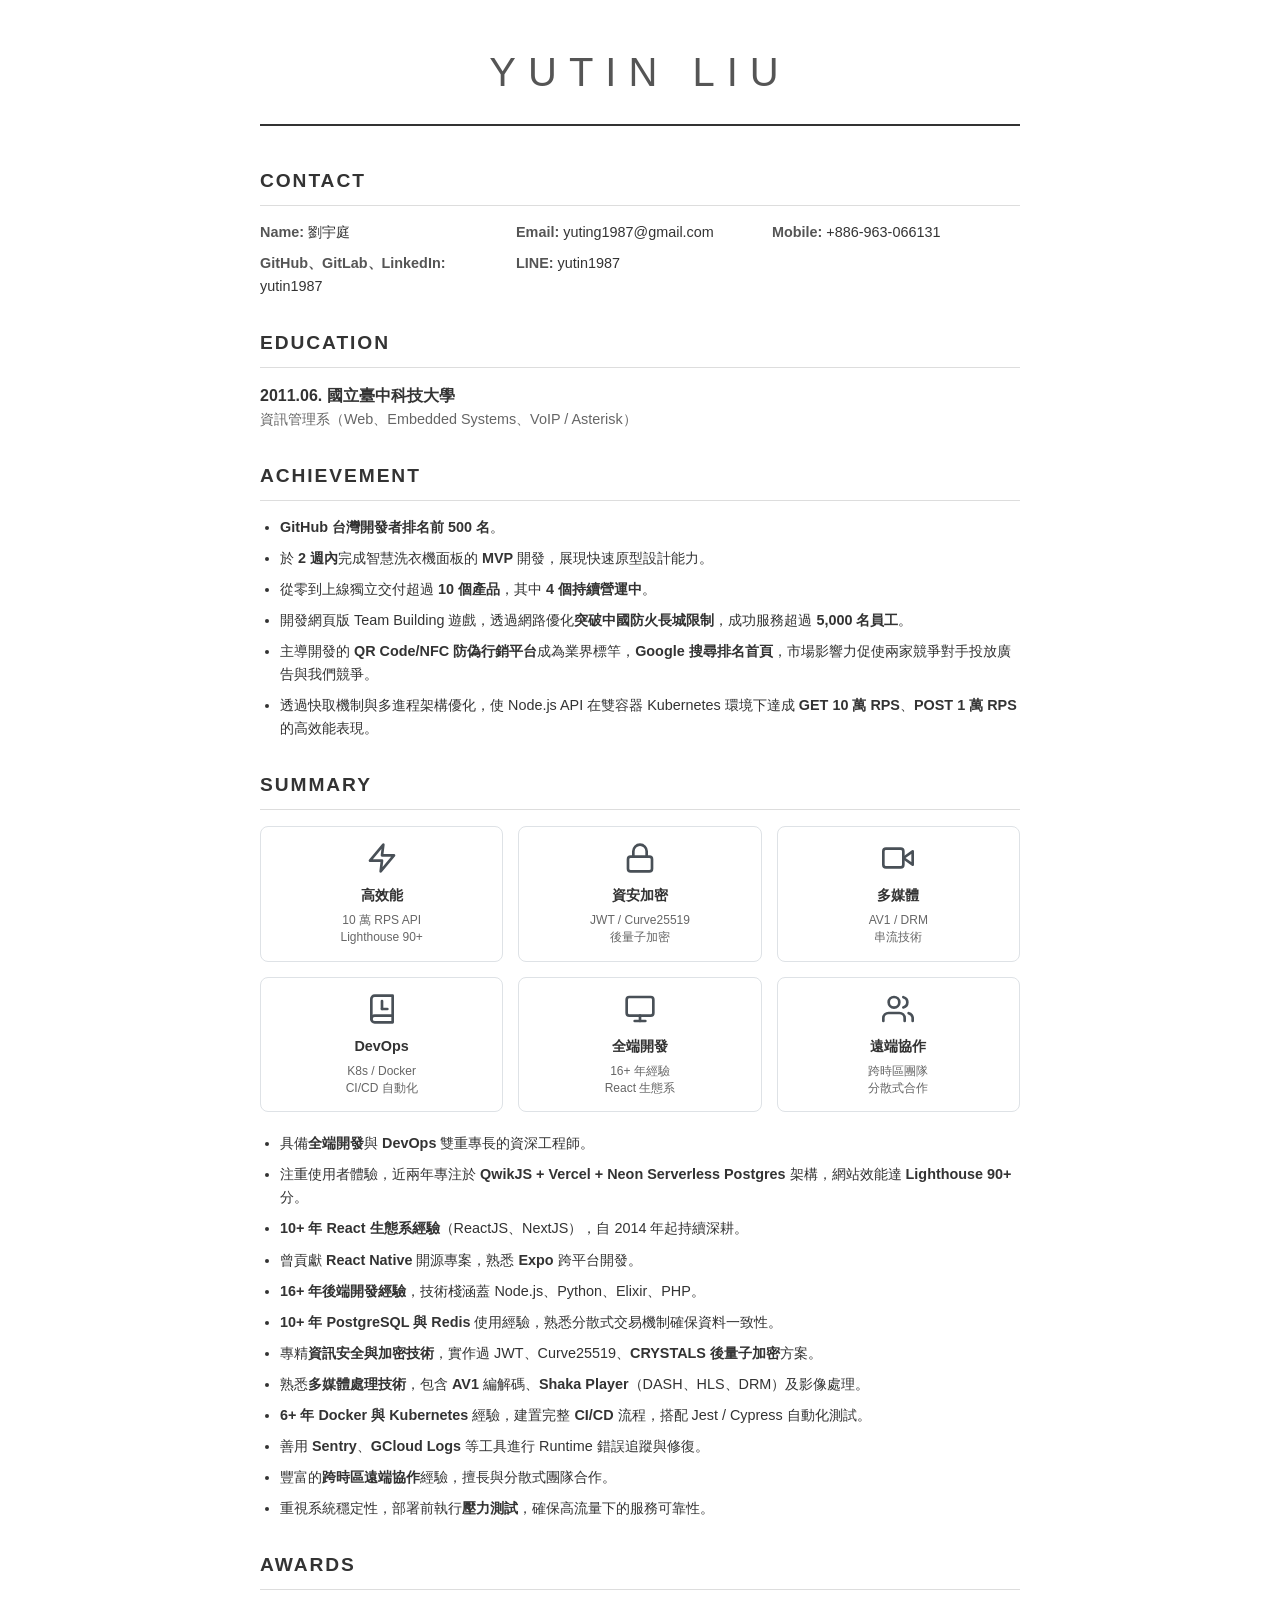
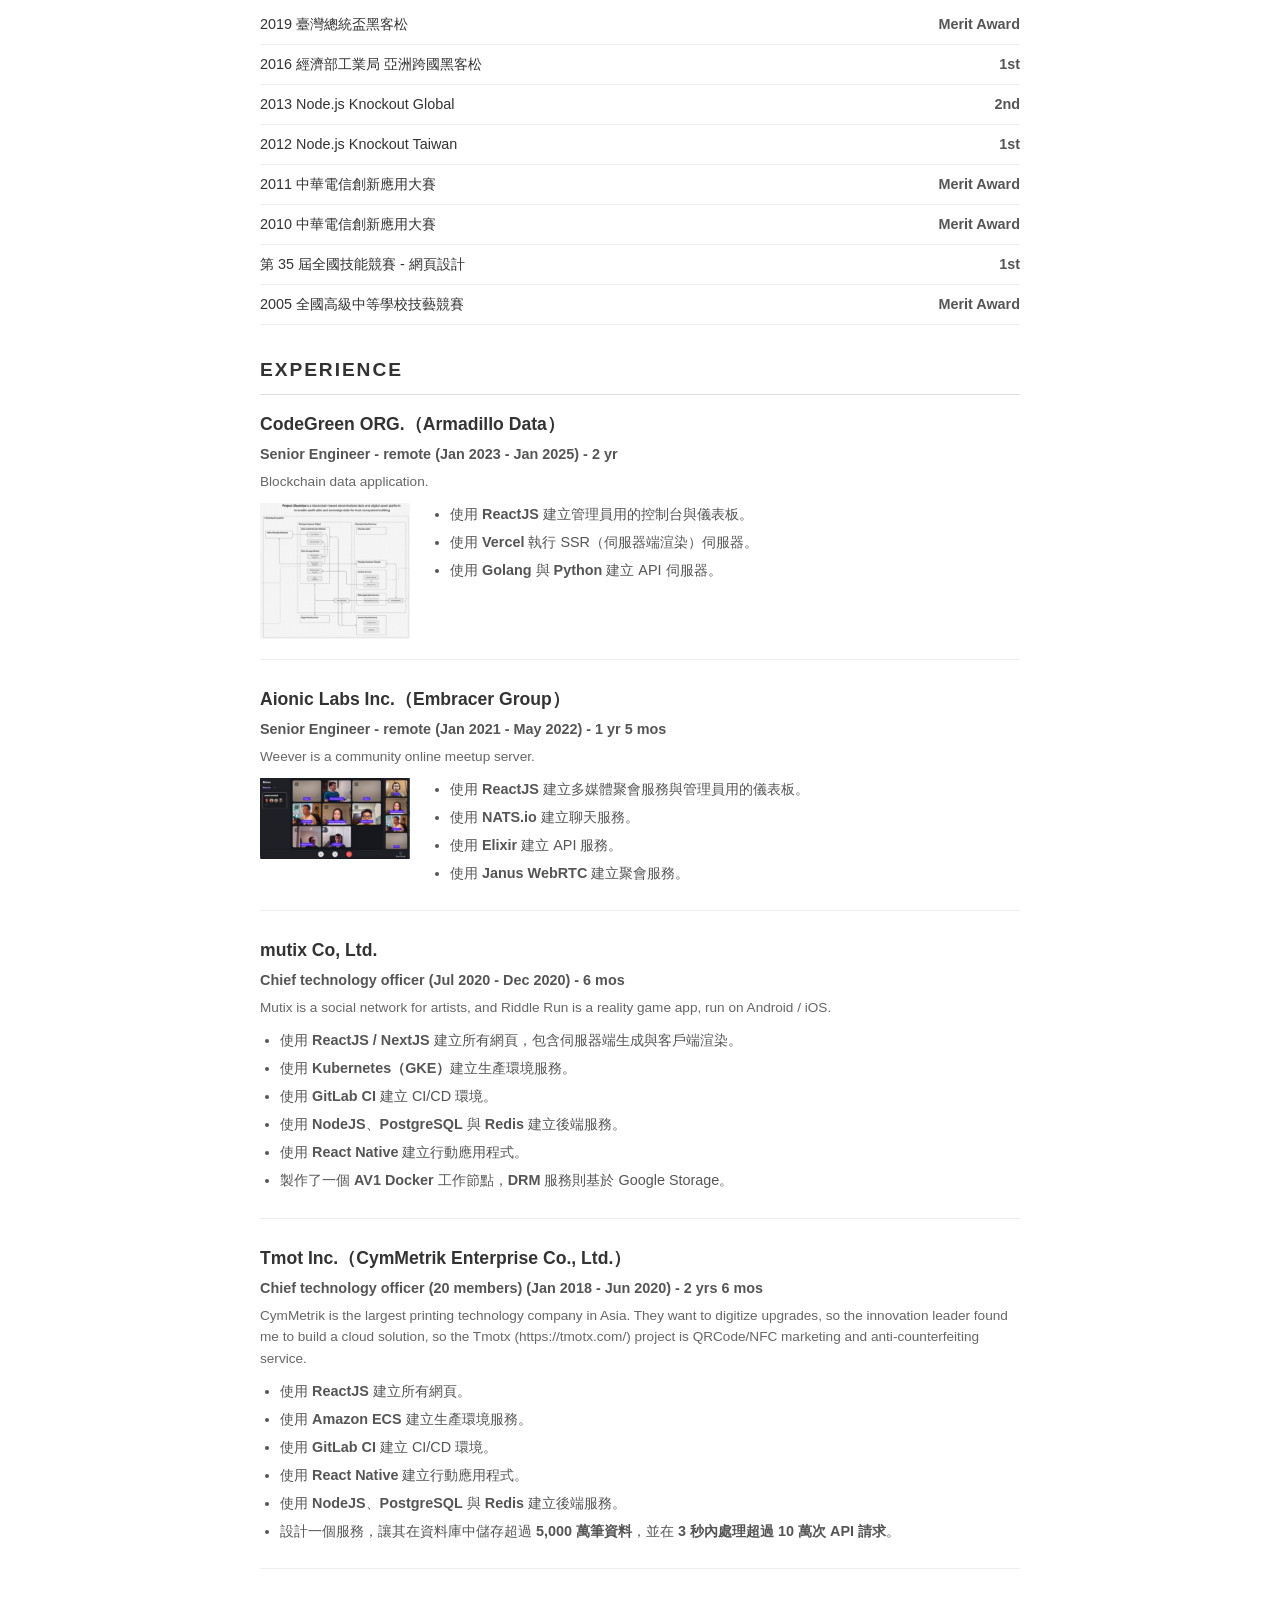
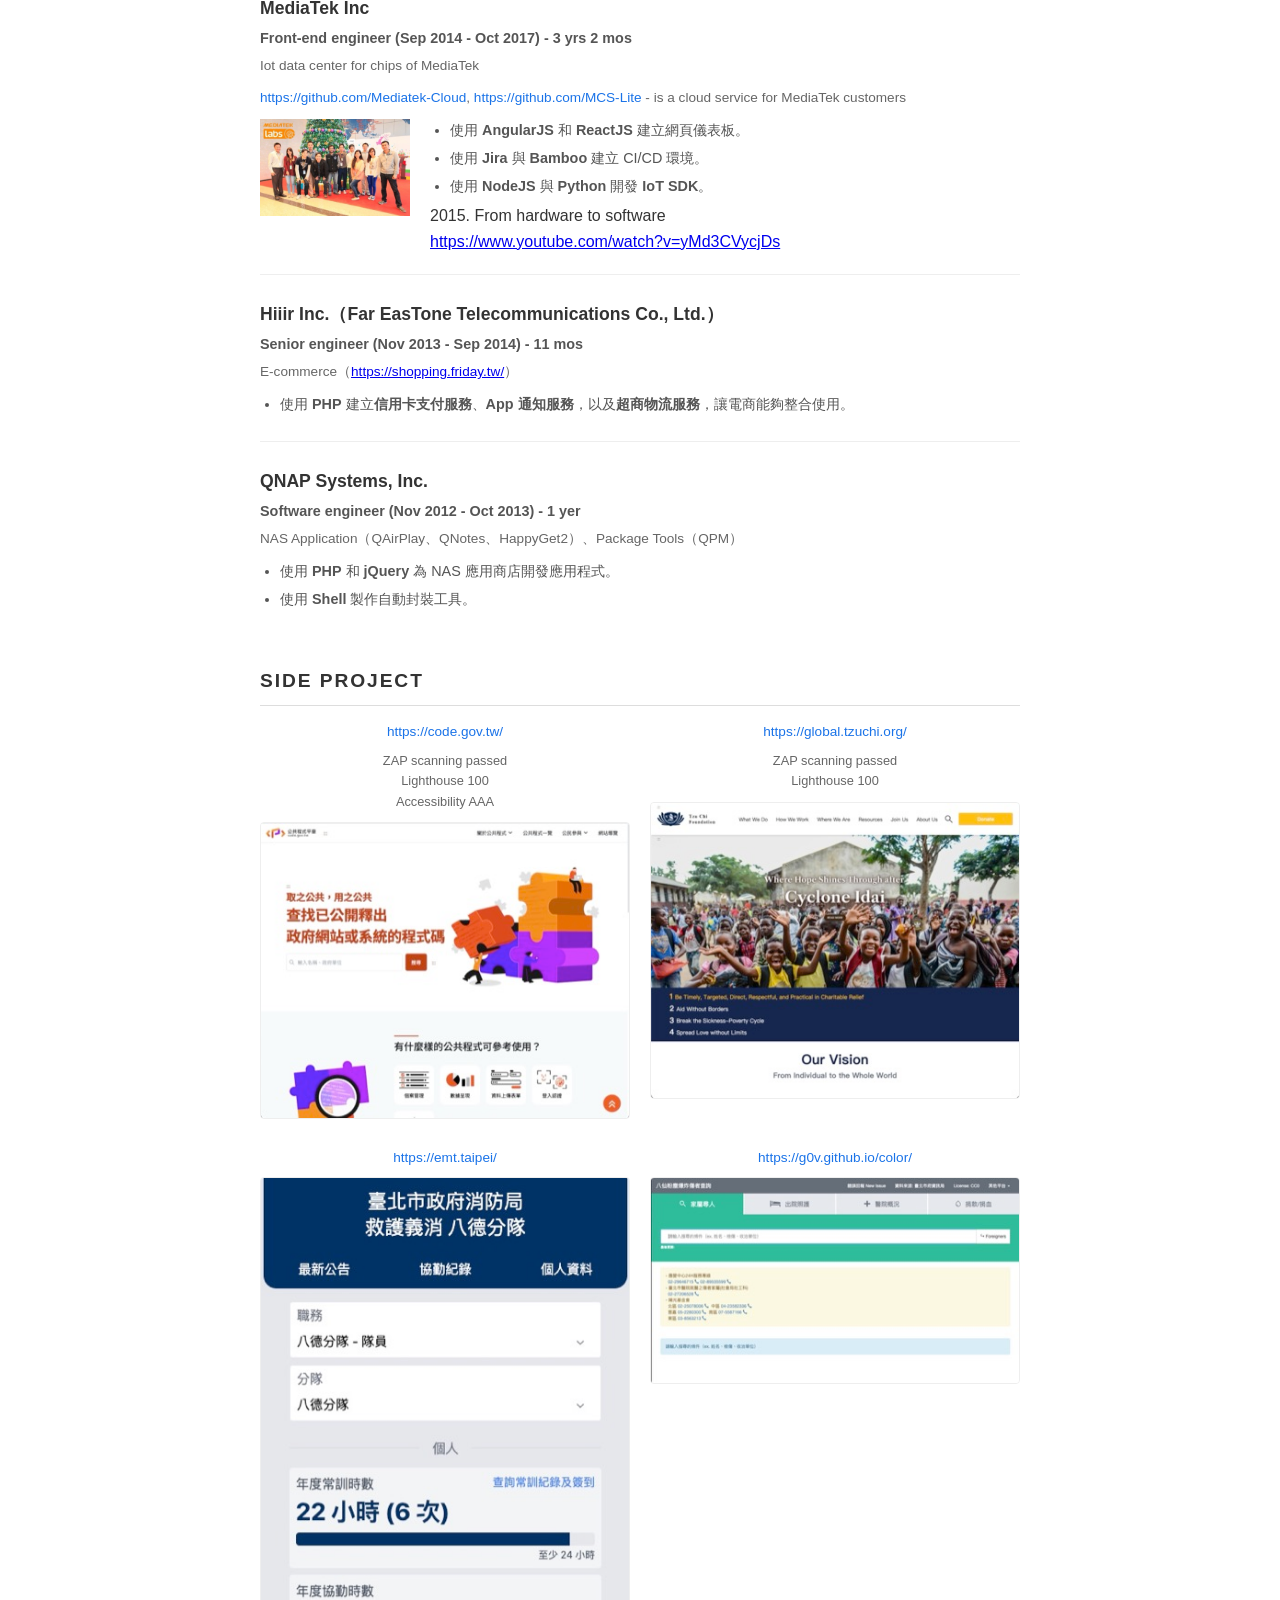
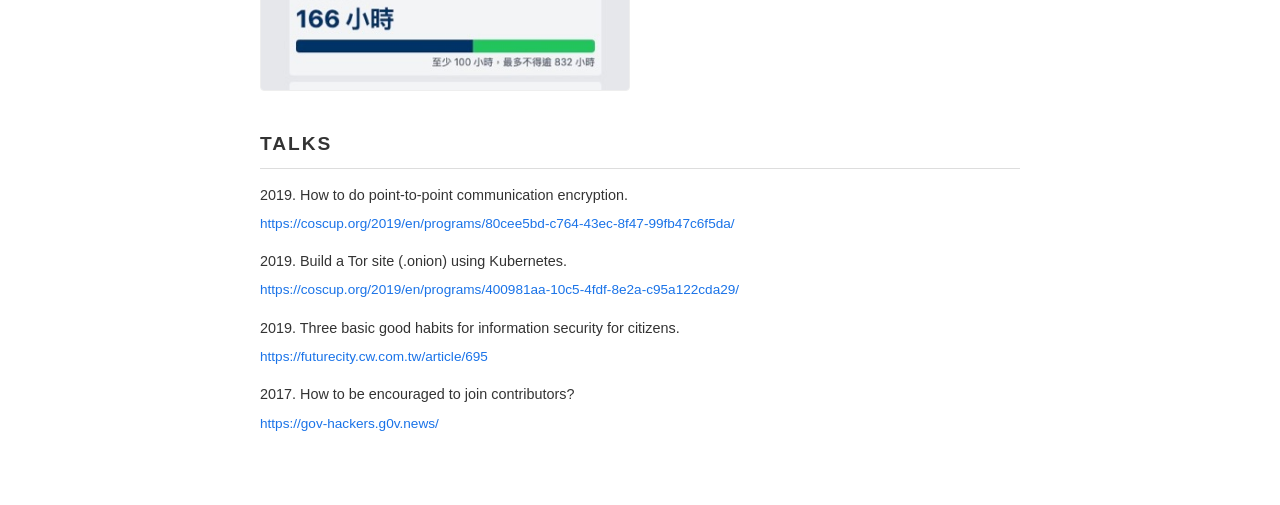
==== index.html @ 8e8ec7c9 "Add initial resume website with HTML and CSS" ====
<!DOCTYPE html>
<html lang="zh-TW">
  <head>
    <meta charset="UTF-8" />
    <meta name="viewport" content="width=device-width, initial-scale=1.0" />
    <title>YuTin Liu - Resume</title>
    <link rel="stylesheet" href="styles.css" />
  </head>
  <body>
    <header>
      <h1>YUTIN LIU</h1>
    </header>

    <main>
      <section class="contact">
        <h2>CONTACT</h2>
        <ul>
          <li><strong>Name:</strong> 劉宇庭</li>
          <li><strong>Email:</strong> yuting1987@gmail.com</li>
          <li><strong>Mobile:</strong> +886-963-066131</li>
          <li><strong>GitHub、GitLab、LinkedIn:</strong> yutin1987</li>
          <li><strong>LINE:</strong> yutin1987</li>
        </ul>
      </section>

      <section class="education">
        <h2>EDUCATION</h2>
        <div class="item">
          <h3>2011.06. 國立臺中科技大學</h3>
          <p class="subtitle">資訊管理系（Web、Embedded Systems、VoIP / Asterisk）</p>
        </div>
      </section>

      <section class="achievement">
        <h2>ACHIEVEMENT</h2>
        <ul>
          <li><strong>GitHub 台灣開發者排名前 500 名</strong>。</li>
          <li>於 <strong>2 週內</strong>完成智慧洗衣機面板的 <strong>MVP</strong> 開發，展現快速原型設計能力。</li>
          <li>從零到上線獨立交付超過 <strong>10 個產品</strong>，其中 <strong>4 個持續營運中</strong>。</li>
          <li>開發網頁版 Team Building 遊戲，透過網路優化<strong>突破中國防火長城限制</strong>，成功服務超過 <strong>5,000 名員工</strong>。</li>
          <li>主導開發的 <strong>QR Code/NFC 防偽行銷平台</strong>成為業界標竿，<strong>Google 搜尋排名首頁</strong>，市場影響力促使兩家競爭對手投放廣告與我們競爭。</li>
          <li>透過快取機制與多進程架構優化，使 Node.js API 在雙容器 Kubernetes 環境下達成 <strong>GET 10 萬 RPS</strong>、<strong>POST 1 萬 RPS</strong> 的高效能表現。</li>
        </ul>
      </section>

      <section class="summary">
        <h2>SUMMARY</h2>
        <div class="highlights">
          <div class="highlight-box">
            <svg class="highlight-icon" viewBox="0 0 24 24" fill="none" stroke="currentColor" stroke-width="2" stroke-linecap="round" stroke-linejoin="round">
              <polygon points="13 2 3 14 12 14 11 22 21 10 12 10 13 2"></polygon>
            </svg>
            <h4>高效能</h4>
            <p>10 萬 RPS API<br/>Lighthouse 90+</p>
          </div>
          <div class="highlight-box">
            <svg class="highlight-icon" viewBox="0 0 24 24" fill="none" stroke="currentColor" stroke-width="2" stroke-linecap="round" stroke-linejoin="round">
              <rect x="3" y="11" width="18" height="11" rx="2" ry="2"></rect>
              <path d="M7 11V7a5 5 0 0 1 10 0v4"></path>
            </svg>
            <h4>資安加密</h4>
            <p>JWT / Curve25519<br/>後量子加密</p>
          </div>
          <div class="highlight-box">
            <svg class="highlight-icon" viewBox="0 0 24 24" fill="none" stroke="currentColor" stroke-width="2" stroke-linecap="round" stroke-linejoin="round">
              <polygon points="23 7 16 12 23 17 23 7"></polygon>
              <rect x="1" y="5" width="15" height="14" rx="2" ry="2"></rect>
            </svg>
            <h4>多媒體</h4>
            <p>AV1 / DRM<br/>串流技術</p>
          </div>
          <div class="highlight-box">
            <svg class="highlight-icon" viewBox="0 0 24 24" fill="none" stroke="currentColor" stroke-width="2" stroke-linecap="round" stroke-linejoin="round">
              <path d="M4 19.5A2.5 2.5 0 0 1 6.5 17H20"></path>
              <path d="M6.5 2H20v20H6.5A2.5 2.5 0 0 1 4 19.5v-15A2.5 2.5 0 0 1 6.5 2z"></path>
              <line x1="12" y1="6" x2="12" y2="12"></line>
              <line x1="12" y1="12" x2="16" y2="12"></line>
            </svg>
            <h4>DevOps</h4>
            <p>K8s / Docker<br/>CI/CD 自動化</p>
          </div>
          <div class="highlight-box">
            <svg class="highlight-icon" viewBox="0 0 24 24" fill="none" stroke="currentColor" stroke-width="2" stroke-linecap="round" stroke-linejoin="round">
              <rect x="2" y="3" width="20" height="14" rx="2" ry="2"></rect>
              <line x1="8" y1="21" x2="16" y2="21"></line>
              <line x1="12" y1="17" x2="12" y2="21"></line>
            </svg>
            <h4>全端開發</h4>
            <p>16+ 年經驗<br/>React 生態系</p>
          </div>
          <div class="highlight-box">
            <svg class="highlight-icon" viewBox="0 0 24 24" fill="none" stroke="currentColor" stroke-width="2" stroke-linecap="round" stroke-linejoin="round">
              <path d="M17 21v-2a4 4 0 0 0-4-4H5a4 4 0 0 0-4 4v2"></path>
              <circle cx="9" cy="7" r="4"></circle>
              <path d="M23 21v-2a4 4 0 0 0-3-3.87"></path>
              <path d="M16 3.13a4 4 0 0 1 0 7.75"></path>
            </svg>
            <h4>遠端協作</h4>
            <p>跨時區團隊<br/>分散式合作</p>
          </div>
        </div>
        <ul>
          <li>具備<strong>全端開發</strong>與 <strong>DevOps</strong> 雙重專長的資深工程師。</li>
          <li>注重使用者體驗，近兩年專注於 <strong>QwikJS + Vercel + Neon Serverless Postgres</strong> 架構，網站效能達 <strong>Lighthouse 90+</strong> 分。</li>
          <li><strong>10+ 年 React 生態系經驗</strong>（ReactJS、NextJS），自 2014 年起持續深耕。</li>
          <li>曾貢獻 <strong>React Native</strong> 開源專案，熟悉 <strong>Expo</strong> 跨平台開發。</li>
          <li><strong>16+ 年後端開發經驗</strong>，技術棧涵蓋 Node.js、Python、Elixir、PHP。</li>
          <li><strong>10+ 年 PostgreSQL 與 Redis</strong> 使用經驗，熟悉分散式交易機制確保資料一致性。</li>
          <li>專精<strong>資訊安全與加密技術</strong>，實作過 JWT、Curve25519、<strong>CRYSTALS 後量子加密</strong>方案。</li>
          <li>熟悉<strong>多媒體處理技術</strong>，包含 <strong>AV1</strong> 編解碼、<strong>Shaka Player</strong>（DASH、HLS、DRM）及影像處理。</li>
          <li><strong>6+ 年 Docker 與 Kubernetes</strong> 經驗，建置完整 <strong>CI/CD</strong> 流程，搭配 Jest / Cypress 自動化測試。</li>
          <li>善用 <strong>Sentry</strong>、<strong>GCloud Logs</strong> 等工具進行 Runtime 錯誤追蹤與修復。</li>
          <li>豐富的<strong>跨時區遠端協作</strong>經驗，擅長與分散式團隊合作。</li>
          <li>重視系統穩定性，部署前執行<strong>壓力測試</strong>，確保高流量下的服務可靠性。</li>
        </ul>
      </section>

      <section class="awards">
        <h2>AWARDS</h2>
        <table>
          <tr>
            <td>2019 臺灣總統盃黑客松</td>
            <td class="award">Merit Award</td>
          </tr>
          <tr>
            <td>2016 經濟部工業局 亞洲跨國黑客松</td>
            <td class="award">1st</td>
          </tr>
          <tr>
            <td>2013 Node.js Knockout Global</td>
            <td class="award">2nd</td>
          </tr>
          <tr>
            <td>2012 Node.js Knockout Taiwan</td>
            <td class="award">1st</td>
          </tr>
          <tr>
            <td>2011 中華電信創新應用大賽</td>
            <td class="award">Merit Award</td>
          </tr>
          <tr>
            <td>2010 中華電信創新應用大賽</td>
            <td class="award">Merit Award</td>
          </tr>
          <tr>
            <td>第 35 屆全國技能競賽 - 網頁設計</td>
            <td class="award">1st</td>
          </tr>
          <tr>
            <td>2005 全國高級中等學校技藝競賽</td>
            <td class="award">Merit Award</td>
          </tr>
        </table>
      </section>

      <section class="experience">
        <h2>EXPERIENCE</h2>

        <article class="job">
          <h3>CodeGreen ORG.（Armadillo Data）</h3>
          <p class="position">Senior Engineer - remote (Jan 2023 - Jan 2025) - 2 yr</p>
          <p class="description">Blockchain data application.</p>
          <div class="job-content">
            <img src="images/image6.jpg" alt="CodeGreen" />
            <ul>
              <li>使用 <strong>ReactJS</strong> 建立管理員用的控制台與儀表板。</li>
              <li>使用 <strong>Vercel</strong> 執行 SSR（伺服器端渲染）伺服器。</li>
              <li>使用 <strong>Golang</strong> 與 <strong>Python</strong> 建立 API 伺服器。</li>
            </ul>
          </div>
        </article>

        <article class="job">
          <h3>Aionic Labs Inc.（Embracer Group）</h3>
          <p class="position">Senior Engineer - remote (Jan 2021 - May 2022) - 1 yr 5 mos</p>
          <p class="description">Weever is a community online meetup server.</p>
          <div class="job-content">
            <img src="images/image4.jpg" alt="Aionic Labs" />
            <ul>
              <li>使用 <strong>ReactJS</strong> 建立多媒體聚會服務與管理員用的儀表板。</li>
              <li>使用 <strong>NATS.io</strong> 建立聊天服務。</li>
              <li>使用 <strong>Elixir</strong> 建立 API 服務。</li>
              <li>使用 <strong>Janus WebRTC</strong> 建立聚會服務。</li>
            </ul>
          </div>
        </article>

        <article class="job">
          <h3>mutix Co, Ltd.</h3>
          <p class="position">Chief technology officer (Jul 2020 - Dec 2020) - 6 mos</p>
          <p class="description">Mutix is a social network for artists, and Riddle Run is a reality game app, run on Android / iOS.</p>
          <ul>
            <li>使用 <strong>ReactJS / NextJS</strong> 建立所有網頁，包含伺服器端生成與客戶端渲染。</li>
            <li>使用 <strong>Kubernetes（GKE）</strong>建立生產環境服務。</li>
            <li>使用 <strong>GitLab CI</strong> 建立 CI/CD 環境。</li>
            <li>使用 <strong>NodeJS</strong>、<strong>PostgreSQL</strong> 與 <strong>Redis</strong> 建立後端服務。</li>
            <li>使用 <strong>React Native</strong> 建立行動應用程式。</li>
            <li>製作了一個 <strong>AV1 Docker</strong> 工作節點，<strong>DRM</strong> 服務則基於 Google Storage。</li>
          </ul>
        </article>

        <article class="job">
          <h3>Tmot Inc.（CymMetrik Enterprise Co., Ltd.）</h3>
          <p class="position">Chief technology officer (20 members) (Jan 2018 - Jun 2020) - 2 yrs 6 mos</p>
          <p class="description">CymMetrik is the largest printing technology company in Asia. They want to digitize upgrades, so the innovation leader found me to build a cloud solution, so the Tmotx (https://tmotx.com/) project is QRCode/NFC marketing and anti-counterfeiting service.</p>
          <ul>
            <li>使用 <strong>ReactJS</strong> 建立所有網頁。</li>
            <li>使用 <strong>Amazon ECS</strong> 建立生產環境服務。</li>
            <li>使用 <strong>GitLab CI</strong> 建立 CI/CD 環境。</li>
            <li>使用 <strong>React Native</strong> 建立行動應用程式。</li>
            <li>使用 <strong>NodeJS</strong>、<strong>PostgreSQL</strong> 與 <strong>Redis</strong> 建立後端服務。</li>
            <li>設計一個服務，讓其在資料庫中儲存超過 <strong>5,000 萬筆資料</strong>，並在 <strong>3 秒內處理超過 10 萬次 API 請求</strong>。</li>
          </ul>
        </article>

        <article class="job">
          <h3>MediaTek Inc</h3>
          <p class="position">Front-end engineer (Sep 2014 - Oct 2017) - 3 yrs 2 mos</p>
          <p class="description">Iot data center for chips of MediaTek</p>
          <p class="links">
            <a href="https://github.com/Mediatek-Cloud">https://github.com/Mediatek-Cloud</a>,
            <a href="https://github.com/MCS-Lite">https://github.com/MCS-Lite</a>
            - is a cloud service for MediaTek customers
          </p>
          <div class="job-content">
            <img src="images/image1.jpg" alt="MediaTek" />
            <div>
              <ul>
                <li>使用 <strong>AngularJS</strong> 和 <strong>ReactJS</strong> 建立網頁儀表板。</li>
                <li>使用 <strong>Jira</strong> 與 <strong>Bamboo</strong> 建立 CI/CD 環境。</li>
                <li>使用 <strong>NodeJS</strong> 與 <strong>Python</strong> 開發 <strong>IoT SDK</strong>。</li>
              </ul>
              <p>2015. From hardware to software</p>
              <p><a href="https://www.youtube.com/watch?v=yMd3CVycjDs">https://www.youtube.com/watch?v=yMd3CVycjDs</a></p>
            </div>
          </div>
        </article>

        <article class="job">
          <h3>Hiiir Inc.（Far EasTone Telecommunications Co., Ltd.）</h3>
          <p class="position">Senior engineer (Nov 2013 - Sep 2014) - 11 mos</p>
          <p class="description">E-commerce（<a href="https://shopping.friday.tw/">https://shopping.friday.tw/</a>）</p>
          <ul>
            <li>使用 <strong>PHP</strong> 建立<strong>信用卡支付服務</strong>、<strong>App 通知服務</strong>，以及<strong>超商物流服務</strong>，讓電商能夠整合使用。</li>
          </ul>
        </article>

        <article class="job">
          <h3>QNAP Systems, Inc.</h3>
          <p class="position">Software engineer (Nov 2012 - Oct 2013) - 1 yer</p>
          <p class="description">NAS Application（QAirPlay、QNotes、HappyGet2）、Package Tools（QPM）</p>
          <ul>
            <li>使用 <strong>PHP</strong> 和 <strong>jQuery</strong> 為 NAS 應用商店開發應用程式。</li>
            <li>使用 <strong>Shell</strong> 製作自動封裝工具。</li>
          </ul>
        </article>
      </section>

      <section class="side-projects">
        <h2>SIDE PROJECT</h2>
        <div class="projects-grid">
          <div class="project">
            <a href="https://code.gov.tw/">https://code.gov.tw/</a>
            <ul>
              <li>ZAP scanning passed</li>
              <li>Lighthouse 100</li>
              <li>Accessibility AAA</li>
            </ul>
            <img src="images/image2.jpg" alt="code.gov.tw" />
          </div>
          <div class="project">
            <a href="https://global.tzuchi.org/">https://global.tzuchi.org/</a>
            <ul>
              <li>ZAP scanning passed</li>
              <li>Lighthouse 100</li>
            </ul>
            <img src="images/image3.jpg" alt="global.tzuchi.org" />
          </div>
          <div class="project">
            <a href="https://emt.taipei/">https://emt.taipei/</a>
            <img src="images/image5.jpg" alt="emt.taipei" />
          </div>
          <div class="project">
            <a href="https://g0v.github.io/color/">https://g0v.github.io/color/</a>
            <img src="images/image7.jpg" alt="g0v color" />
          </div>
        </div>
      </section>

      <section class="talks">
        <h2>TALKS</h2>
        <article>
          <p>2019. How to do point-to-point communication encryption.</p>
          <a href="https://coscup.org/2019/en/programs/80cee5bd-c764-43ec-8f47-99fb47c6f5da/">https://coscup.org/2019/en/programs/80cee5bd-c764-43ec-8f47-99fb47c6f5da/</a>
        </article>
        <article>
          <p>2019. Build a Tor site (.onion) using Kubernetes.</p>
          <a href="https://coscup.org/2019/en/programs/400981aa-10c5-4fdf-8e2a-c95a122cda29/">https://coscup.org/2019/en/programs/400981aa-10c5-4fdf-8e2a-c95a122cda29/</a>
        </article>
        <article>
          <p>2019. Three basic good habits for information security for citizens.</p>
          <a href="https://futurecity.cw.com.tw/article/695">https://futurecity.cw.com.tw/article/695</a>
        </article>
        <article>
          <p>2017. How to be encouraged to join contributors?</p>
          <a href="https://gov-hackers.g0v.news/">https://gov-hackers.g0v.news/</a>
        </article>
      </section>
    </main>
  </body>
</html>
---- styles.css ----
* {
  margin: 0;
  padding: 0;
  box-sizing: border-box;
}

body {
  font-family: "Segoe UI", "Noto Sans TC", "Microsoft JhengHei", sans-serif;
  line-height: 1.6;
  color: #333;
  max-width: 800px;
  margin: 0 auto;
  padding: 40px 20px;
  background: #fff;
}

/* Header */
header {
  text-align: center;
  margin-bottom: 40px;
  padding-bottom: 20px;
  border-bottom: 2px solid #333;
}

header h1 {
  font-size: 2.5rem;
  letter-spacing: 0.3em;
  color: #555;
  font-weight: 300;
}

/* Section */
section {
  margin-bottom: 30px;
}

section h2 {
  font-size: 1.2rem;
  color: #333;
  border-bottom: 1px solid #ddd;
  padding-bottom: 8px;
  margin-bottom: 15px;
  letter-spacing: 0.1em;
}

/* Contact */
.contact ul {
  list-style: none;
  display: grid;
  grid-template-columns: repeat(auto-fit, minmax(200px, 1fr));
  gap: 8px;
}

.contact li {
  font-size: 0.9rem;
}

.contact strong {
  color: #555;
}

/* Education */
.education h3 {
  font-size: 1rem;
  font-weight: 600;
}

.education .subtitle {
  color: #666;
  font-size: 0.9rem;
}

/* Achievement & Summary */
.achievement ul,
.summary ul {
  list-style: disc;
  padding-left: 20px;
}

.achievement li,
.summary li {
  margin-bottom: 8px;
  font-size: 0.9rem;
}

/* Highlights */
.highlights {
  display: grid;
  grid-template-columns: repeat(3, 1fr);
  gap: 15px;
  margin-top: 16px;
  margin-bottom: 20px;
}

.highlight-box {
  background: transparent;
  border: 1px solid #dee2e6;
  border-radius: 8px;
  padding: 15px;
  text-align: center;
  transition: transform 0.2s, box-shadow 0.2s;
}

.highlight-box:hover {
  transform: translateY(-2px);
  box-shadow: 0 4px 12px rgba(0, 0, 0, 0.1);
}

.highlight-icon {
  width: 32px;
  height: 32px;
  margin: 0 auto 10px;
  display: block;
  color: #495057;
}

.highlight-box h4 {
  font-size: 0.9rem;
  color: #333;
  margin-bottom: 5px;
  font-weight: 600;
}

.highlight-box p {
  font-size: 0.75rem;
  color: #666;
  line-height: 1.4;
  margin: 0;
}

/* Awards */
.awards table {
  width: 100%;
  border-collapse: collapse;
}

.awards tr {
  border-bottom: 1px solid #eee;
}

.awards td {
  padding: 8px 0;
  font-size: 0.9rem;
}

.awards .award {
  text-align: right;
  font-weight: 600;
  color: #555;
}

/* Experience */
.experience article.job {
  margin-bottom: 25px;
  padding-bottom: 20px;
  border-bottom: 1px solid #eee;
}

.experience article.job:last-child {
  border-bottom: none;
}

.experience h3 {
  font-size: 1.1rem;
  color: #333;
  margin-bottom: 5px;
}

.experience .position {
  font-weight: 600;
  color: #555;
  font-size: 0.9rem;
  margin-bottom: 5px;
}

.experience .description {
  color: #666;
  font-size: 0.85rem;
  margin-bottom: 10px;
}

.experience .links {
  font-size: 0.85rem;
  color: #666;
  margin-bottom: 10px;
}

.experience .links a {
  color: #1a73e8;
  text-decoration: none;
}

.experience .links a:hover {
  text-decoration: underline;
}

.experience .job-content {
  display: flex;
  gap: 20px;
  align-items: flex-start;
}

.experience .job-content img {
  width: 150px;
  height: auto;
  object-fit: contain;
  flex-shrink: 0;
}

.experience ul {
  list-style: disc;
  padding-left: 20px;
}

.experience li {
  font-size: 0.9rem;
  margin-bottom: 5px;
  color: #555;
}

/* Side Projects */
.projects-grid {
  display: grid;
  grid-template-columns: repeat(2, 1fr);
  gap: 20px;
}

.project {
  text-align: center;
}

.project a {
  color: #1a73e8;
  text-decoration: none;
  font-size: 0.85rem;
  display: block;
  margin-bottom: 8px;
}

.project a:hover {
  text-decoration: underline;
}

.project ul {
  list-style: none;
  font-size: 0.8rem;
  color: #666;
  margin-bottom: 10px;
}

.project img {
  max-width: 100%;
  height: auto;
  border: 1px solid #eee;
  border-radius: 4px;
}

/* Skills */
.skills table {
  width: 100%;
  border-collapse: collapse;
}

.skills tr {
  border-bottom: 1px solid #eee;
}

.skills th {
  text-align: right;
  padding: 10px 20px 10px 0;
  vertical-align: top;
  font-weight: 600;
  color: #555;
  width: 120px;
  font-size: 0.9rem;
}

.skills td {
  padding: 10px 0;
}

.skills td p {
  font-size: 0.9rem;
  color: #666;
  margin-bottom: 3px;
}

/* Talks */
.talks article {
  margin-bottom: 15px;
}

.talks p {
  font-size: 0.9rem;
  margin-bottom: 3px;
}

.talks a {
  color: #1a73e8;
  text-decoration: none;
  font-size: 0.85rem;
  word-break: break-all;
}

.talks a:hover {
  text-decoration: underline;
}

/* Print styles */
@media print {
  body {
    padding: 0;
    max-width: none;
  }

  section {
    page-break-inside: avoid;
  }
}

/* Responsive */
@media (max-width: 600px) {
  header h1 {
    font-size: 1.8rem;
    letter-spacing: 0.15em;
  }

  .projects-grid {
    grid-template-columns: 1fr;
  }

  .experience .job-content {
    flex-direction: column;
  }

  .experience .job-content img {
    width: 100%;
    max-width: 200px;
  }

  .skills th {
    display: block;
    text-align: left;
    width: 100%;
    padding-bottom: 5px;
  }

  .skills td {
    display: block;
  }

  .highlights {
    grid-template-columns: repeat(2, 1fr);
  }
}
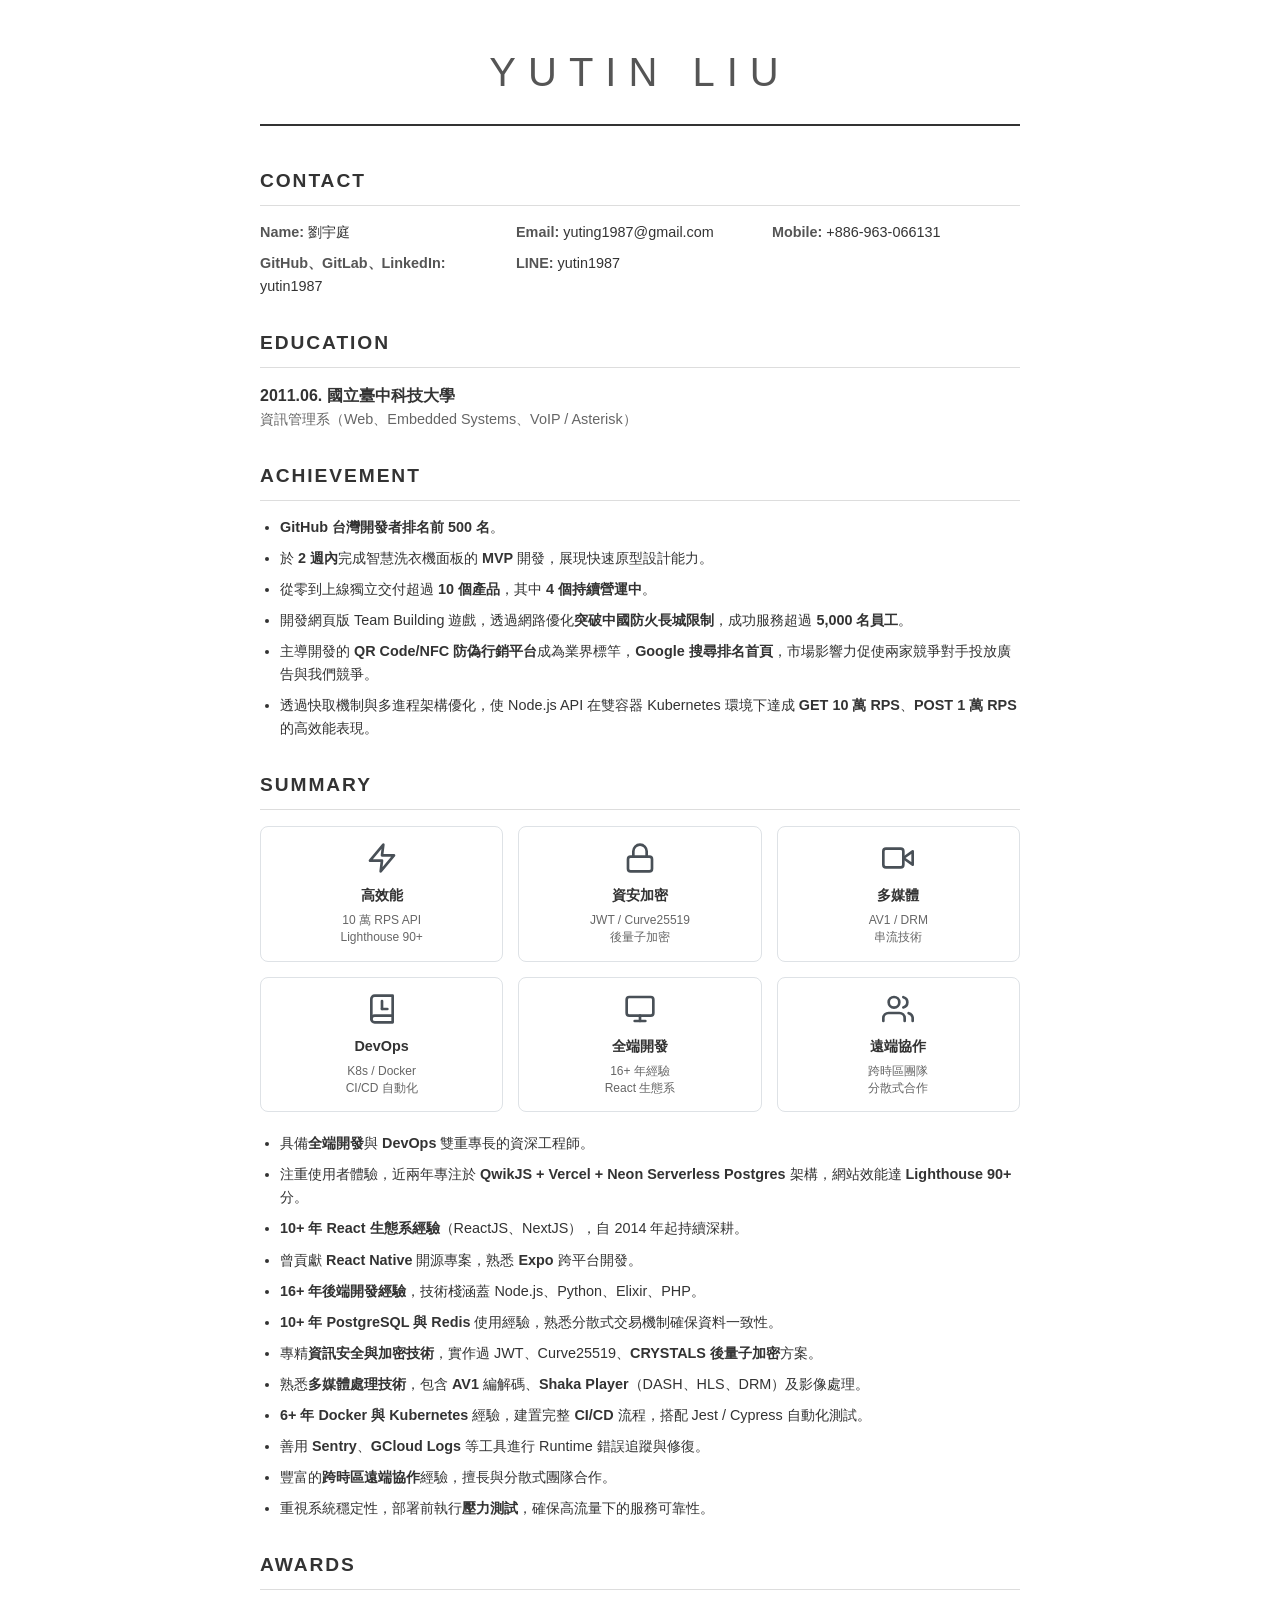
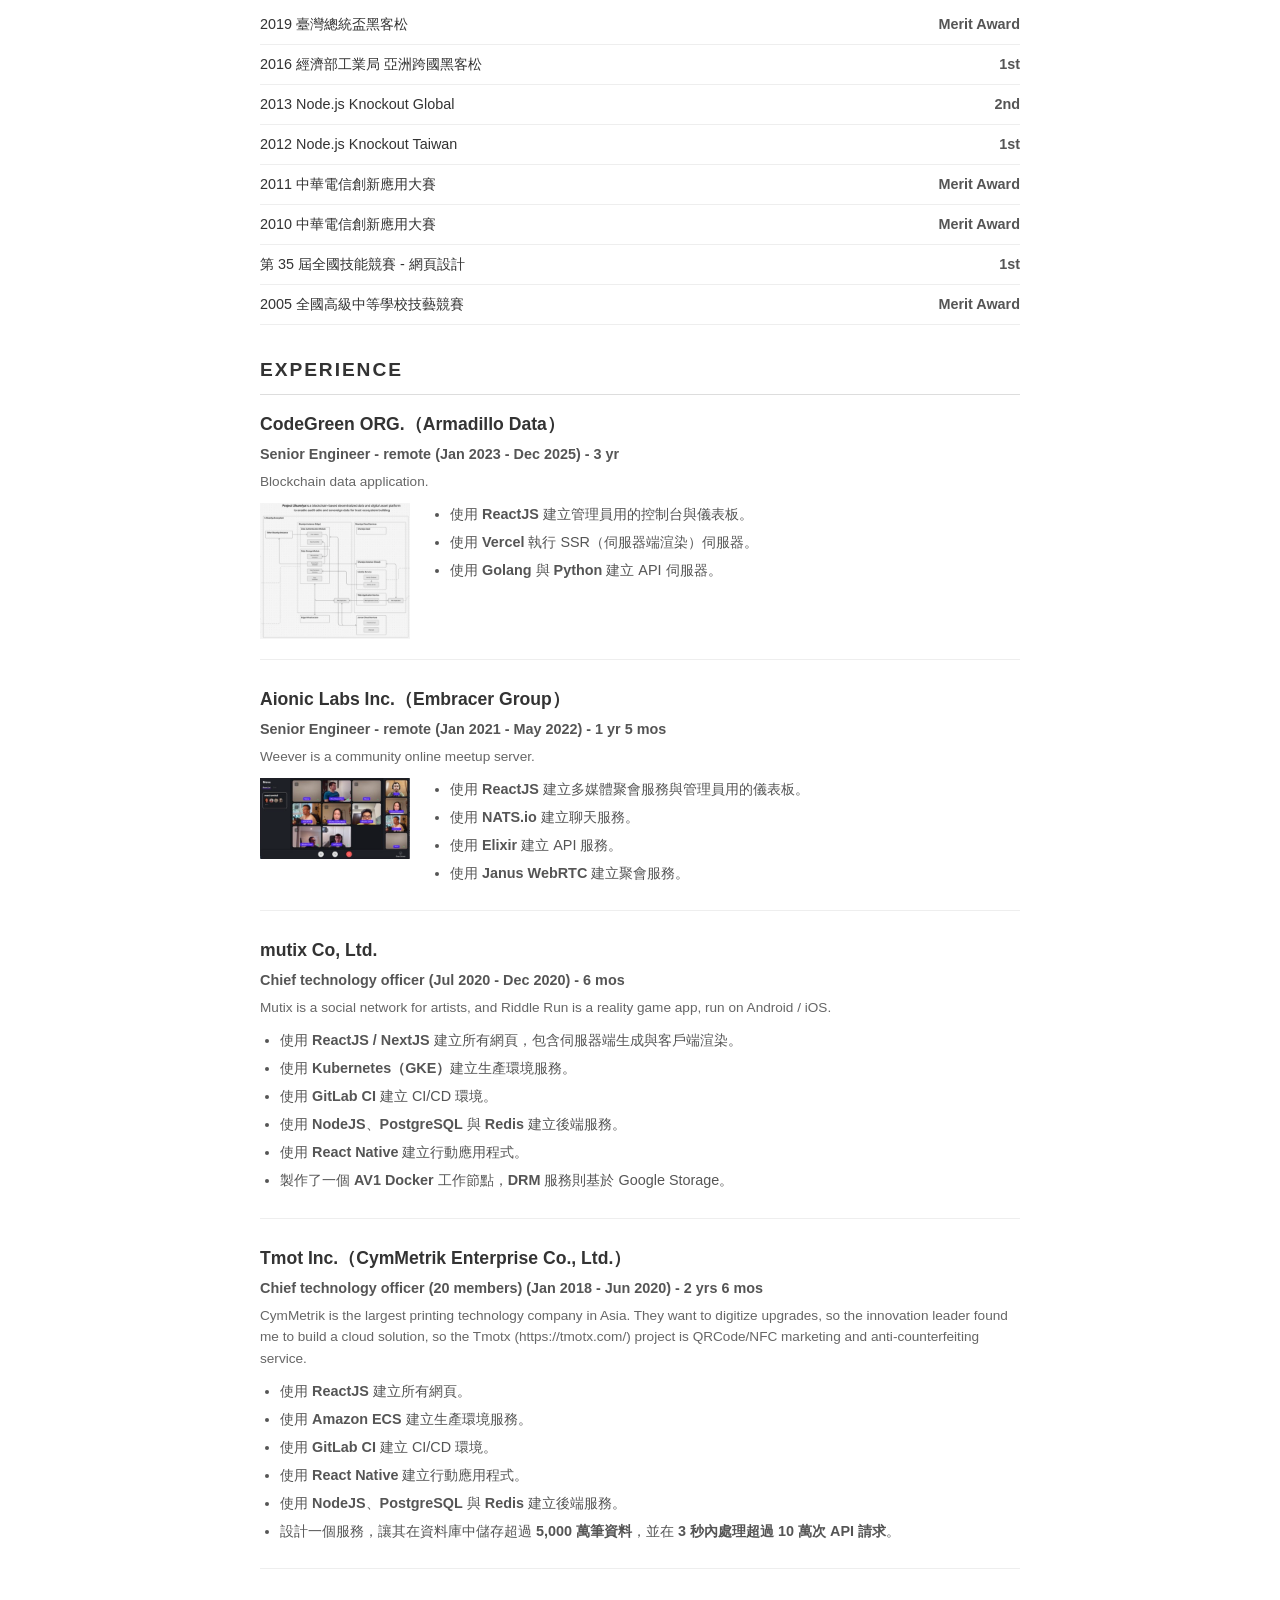
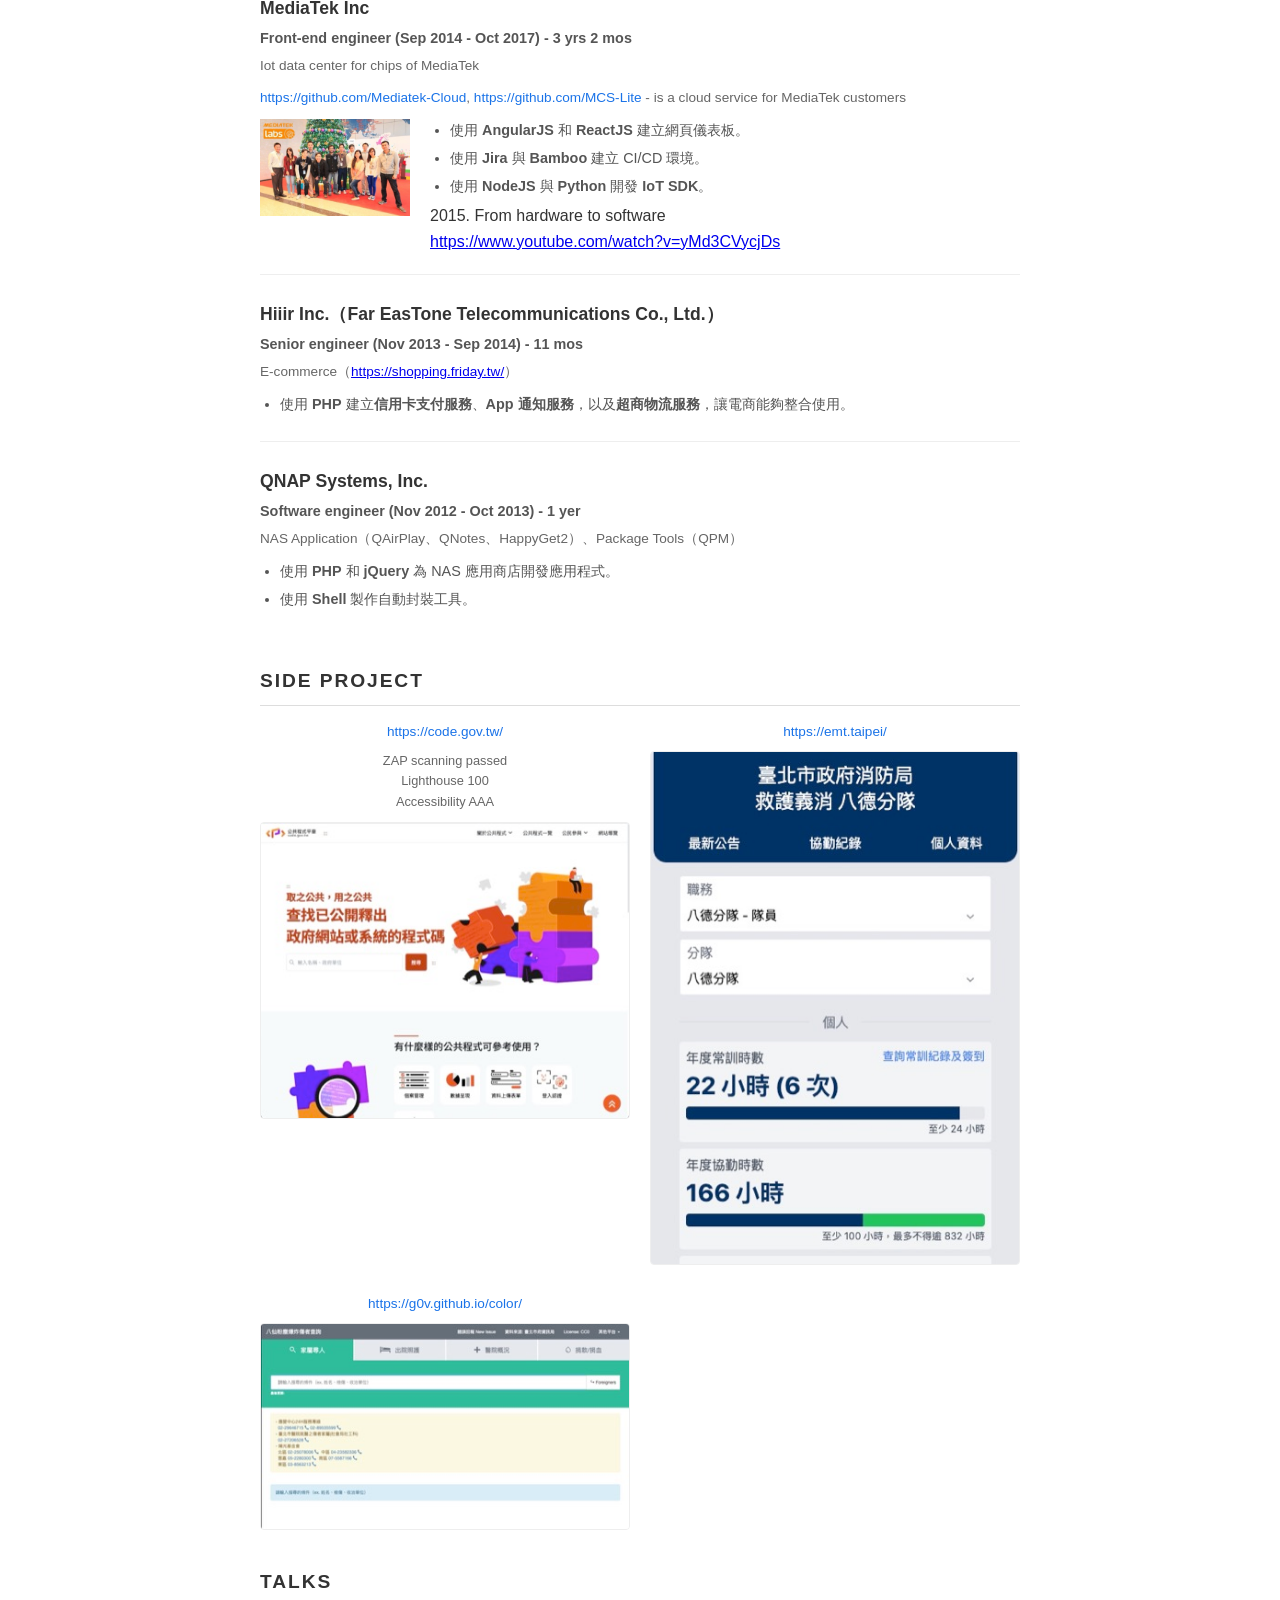
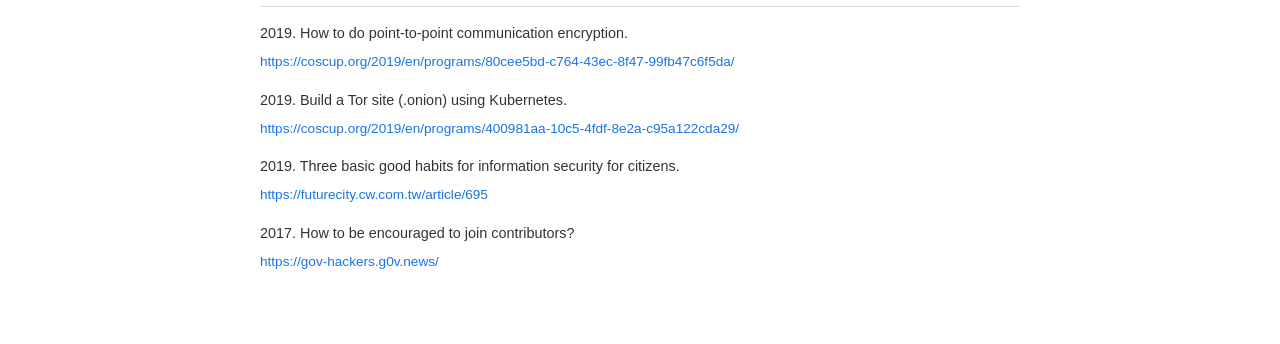
==== commit 464001ed: "feat: update side projects" ====
--- a/index.html
+++ b/index.html
@@ -158,7 +158,7 @@
 
         <article class="job">
           <h3>CodeGreen ORG.（Armadillo Data）</h3>
-          <p class="position">Senior Engineer - remote (Jan 2023 - Jan 2025) - 2 yr</p>
+          <p class="position">Senior Engineer - remote (Jan 2023 - Dec 2025) - 3 yr</p>
           <p class="description">Blockchain data application.</p>
           <div class="job-content">
             <img src="images/image6.jpg" alt="CodeGreen" />
@@ -269,14 +269,6 @@
             <img src="images/image2.jpg" alt="code.gov.tw" />
           </div>
           <div class="project">
-            <a href="https://global.tzuchi.org/">https://global.tzuchi.org/</a>
-            <ul>
-              <li>ZAP scanning passed</li>
-              <li>Lighthouse 100</li>
-            </ul>
-            <img src="images/image3.jpg" alt="global.tzuchi.org" />
-          </div>
-          <div class="project">
             <a href="https://emt.taipei/">https://emt.taipei/</a>
             <img src="images/image5.jpg" alt="emt.taipei" />
           </div>
